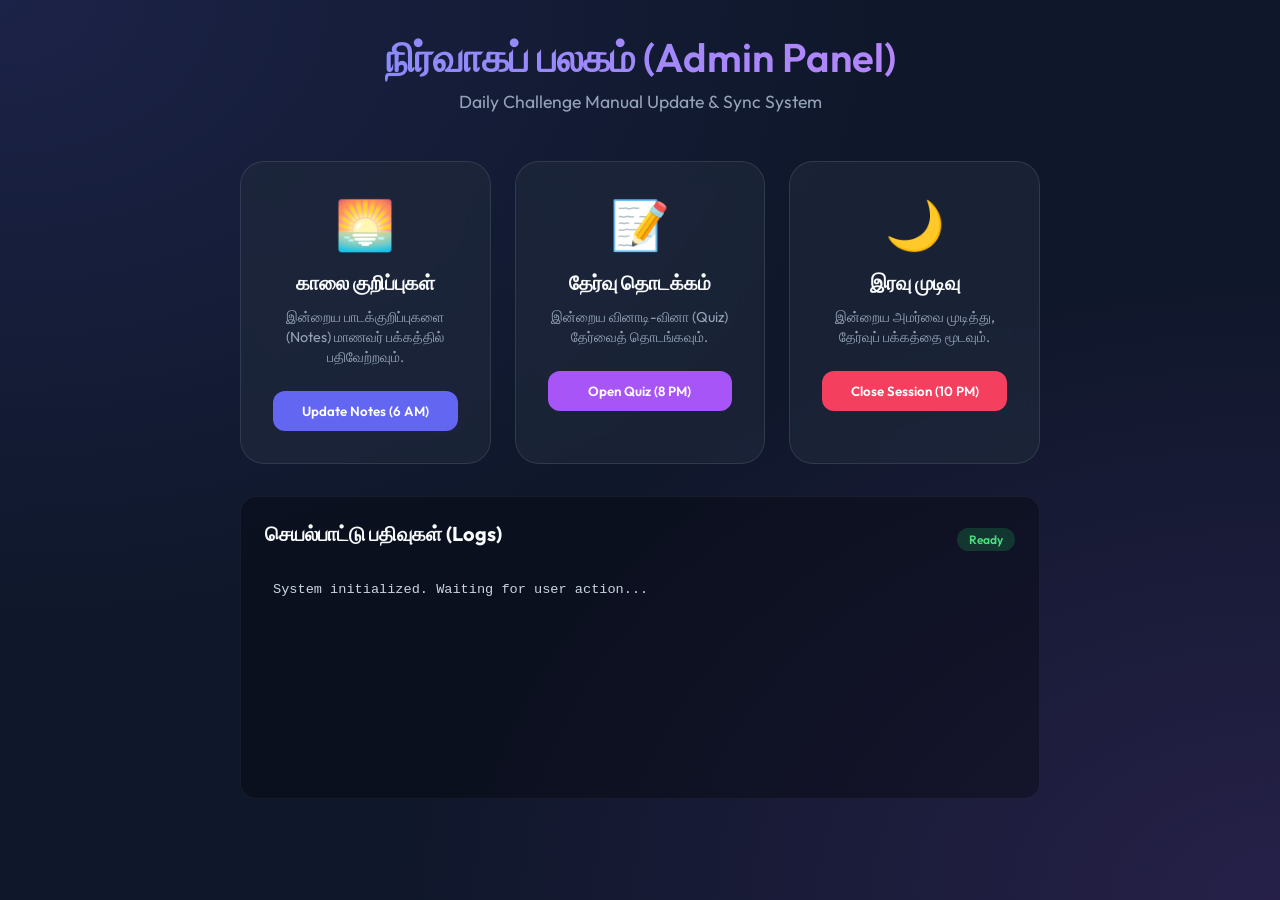
==== admin.html @ 4b268d38 "chore: local update fix" ====
<!DOCTYPE html>
<html lang="ta">
<head>
    <meta charset="UTF-8">
    <meta name="viewport" content="width=device-width, initial-scale=1.0">
    <title>A1 Online TET - Admin Panel</title>
    <link href="https://fonts.googleapis.com/css2?family=Outfit:wght@300;400;600&display=swap" rel="stylesheet">
    <style>
        :root {
            --primary: #6366f1;
            --secondary: #a855f7;
            --accent: #f43f5e;
            --bg: #0f172a;
            --card-bg: rgba(30, 41, 59, 0.7);
            --text: #f8fafc;
        }

        * {
            margin: 0;
            padding: 0;
            box-sizing: border-box;
            font-family: 'Outfit', sans-serif;
        }

        body {
            background: var(--bg);
            background-image: 
                radial-gradient(at 0% 0%, rgba(99, 102, 241, 0.15) 0px, transparent 50%),
                radial-gradient(at 100% 100%, rgba(168, 85, 247, 0.15) 0px, transparent 50%);
            color: var(--text);
            min-height: 100vh;
            display: flex;
            flex-direction: column;
            align-items: center;
            padding: 2rem;
        }

        .container {
            width: 100%;
            max-width: 800px;
        }

        header {
            text-align: center;
            margin-bottom: 3rem;
            animation: fadeInDown 0.8s ease-out;
        }

        h1 {
            font-size: 2.5rem;
            font-weight: 600;
            background: linear-gradient(to right, #818cf8, #c084fc);
            -webkit-background-clip: text;
            -webkit-text-fill-color: transparent;
            margin-bottom: 0.5rem;
        }

        p.subtitle {
            color: #94a3b8;
            font-size: 1.1rem;
        }

        .dashboard {
            display: grid;
            grid-template-columns: repeat(auto-fit, minmax(250px, 1fr));
            gap: 1.5rem;
            margin-bottom: 2rem;
        }

        .action-card {
            background: var(--card-bg);
            backdrop-filter: blur(12px);
            border: 1px solid rgba(255, 255, 255, 0.1);
            border-radius: 1.5rem;
            padding: 2rem;
            transition: all 0.3s cubic-bezier(0.4, 0, 0.2, 1);
            display: flex;
            flex-direction: column;
            align-items: center;
            text-align: center;
            animation: fadeInUp 0.5s ease-out backwards;
        }

        .action-card:hover {
            transform: translateY(-5px);
            border-color: var(--primary);
            box-shadow: 0 10px 30px -10px rgba(99, 102, 241, 0.3);
        }

        .icon {
            font-size: 3rem;
            margin-bottom: 1rem;
        }

        h3 {
            font-size: 1.25rem;
            margin-bottom: 0.75rem;
        }

        .desc {
            color: #94a3b8;
            font-size: 0.9rem;
            margin-bottom: 1.5rem;
            line-height: 1.4;
        }

        .btn {
            width: 100%;
            padding: 0.75rem;
            border: none;
            border-radius: 0.75rem;
            font-weight: 600;
            cursor: pointer;
            transition: all 0.2s;
            background: var(--primary);
            color: white;
            display: flex;
            justify-content: center;
            align-items: center;
            gap: 0.5rem;
        }

        .btn:hover {
            opacity: 0.9;
            filter: brightness(1.1);
        }

        .btn:active {
            transform: scale(0.98);
        }

        .btn.secondary { background: var(--secondary); }
        .btn.accent { background: var(--accent); }

        .btn:disabled {
            background: #475569;
            cursor: not-allowed;
            opacity: 0.7;
        }

        .logs-section {
            background: rgba(0, 0, 0, 0.3);
            border-radius: 1rem;
            padding: 1.5rem;
            margin-top: 2rem;
            border: 1px solid rgba(255, 255, 255, 0.05);
        }

        .logs-header {
            display: flex;
            justify-content: space-between;
            align-items: center;
            margin-bottom: 1rem;
        }

        .logs-content {
            font-family: 'Courier New', Courier, monospace;
            font-size: 0.85rem;
            color: #cbd5e1;
            height: 200px;
            overflow-y: auto;
            white-space: pre-wrap;
            padding: 0.5rem;
        }

        .status-badge {
            display: inline-block;
            padding: 0.25rem 0.75rem;
            border-radius: 9999px;
            font-size: 0.75rem;
            font-weight: 600;
            background: rgba(34, 197, 94, 0.2);
            color: #4ade80;
        }

        @keyframes fadeInDown {
            from { opacity: 0; transform: translateY(-20px); }
            to { opacity: 1; transform: translateY(0); }
        }

        @keyframes fadeInUp {
            from { opacity: 0; transform: translateY(20px); }
            to { opacity: 1; transform: translateY(0); }
        }

        .loader {
            width: 16px;
            height: 16px;
            border: 2px solid #fff;
            border-bottom-color: transparent;
            border-radius: 50%;
            display: none;
            animation: rotation 1s linear infinite;
        }

        @keyframes rotation {
            0% { transform: rotate(0deg); }
            100% { transform: rotate(360deg); }
        }

        /* Responsive */
        @media (max-width: 600px) {
            body { padding: 1rem; }
            h1 { font-size: 2rem; }
        }
    </style>
</head>
<body>
    <div class="container">
        <header>
            <h1>நிர்வாகப் பலகம் (Admin Panel)</h1>
            <p class="subtitle">Daily Challenge Manual Update & Sync System</p>
        </header>

        <div class="dashboard">
            <!-- Morning Notes Card -->
            <div class="action-card" style="animation-delay: 0.1s;">
                <div class="icon">🌅</div>
                <h3>காலை குறிப்புகள்</h3>
                <p class="desc">இன்றைய பாடக்குறிப்புகளை (Notes) மாணவர் பக்கத்தில் பதிவேற்றவும்.</p>
                <button class="btn" onclick="runAction('notes', this)">
                    <span class="loader"></span>
                    Update Notes (6 AM)
                </button>
            </div>

            <!-- Open Quiz Card -->
            <div class="action-card" style="animation-delay: 0.2s;">
                <div class="icon">📝</div>
                <h3>தேர்வு தொடக்கம்</h3>
                <p class="desc">இன்றைய வினாடி-வினா (Quiz) தேர்வைத் தொடங்கவும்.</p>
                <button class="btn secondary" onclick="runAction('open', this)">
                    <span class="loader"></span>
                    Open Quiz (8 PM)
                </button>
            </div>

            <!-- Night Close Card -->
            <div class="action-card" style="animation-delay: 0.3s;">
                <div class="icon">🌙</div>
                <h3>இரவு முடிவு</h3>
                <p class="desc">இன்றைய அமர்வை முடித்து, தேர்வுப் பக்கத்தை மூடவும்.</p>
                <button class="btn accent" onclick="runAction('close', this)">
                    <span class="loader"></span>
                    Close Session (10 PM)
                </button>
            </div>
        </div>

        <div class="logs-section">
            <div class="logs-header">
                <h3>செயல்பாட்டு பதிவுகள் (Logs)</h3>
                <span class="status-badge" id="status-text">Ready</span>
            </div>
            <div class="logs-content" id="log-window">System initialized. Waiting for user action...</div>
        </div>
    </div>

    <script>
        async function runAction(type, btn) {
            const loader = btn.querySelector('.loader');
            const originalText = btn.innerText;
            const logWindow = document.getElementById('log-window');
            const statusText = document.getElementById('status-text');

            // UI State: Loading
            btn.disabled = true;
            loader.style.display = 'inline-block';
            statusText.innerText = 'Running...';
            statusText.style.background = 'rgba(234, 179, 8, 0.2)';
            statusText.style.color = '#fbbf24';

            logWindow.innerText = `Starting action: ${type.toUpperCase()}...\n` + logWindow.innerText;

            try {
                const response = await fetch(`/run-action?type=${type}`);
                const result = await response.json();

                if (result.success) {
                    logWindow.innerText = `✅ SUCCESS: ${result.message}\n${result.output}\n\n` + logWindow.innerText;
                    statusText.innerText = 'Success';
                    statusText.style.background = 'rgba(34, 197, 94, 0.2)';
                    statusText.style.color = '#4ade80';
                } else {
                    logWindow.innerText = `❌ FAILED: ${result.message}\n${result.output}\n\n` + logWindow.innerText;
                    statusText.innerText = 'Error';
                    statusText.style.background = 'rgba(239, 68, 68, 0.2)';
                    statusText.style.color = '#f87171';
                }
            } catch (error) {
                logWindow.innerText = `❌ ERROR: Could not connect to server.\n${error.message}\n\n` + logWindow.innerText;
                statusText.innerText = 'Connection Error';
            } finally {
                btn.disabled = false;
                loader.style.display = 'none';
            }
        }
    </script>
</body>
</html>
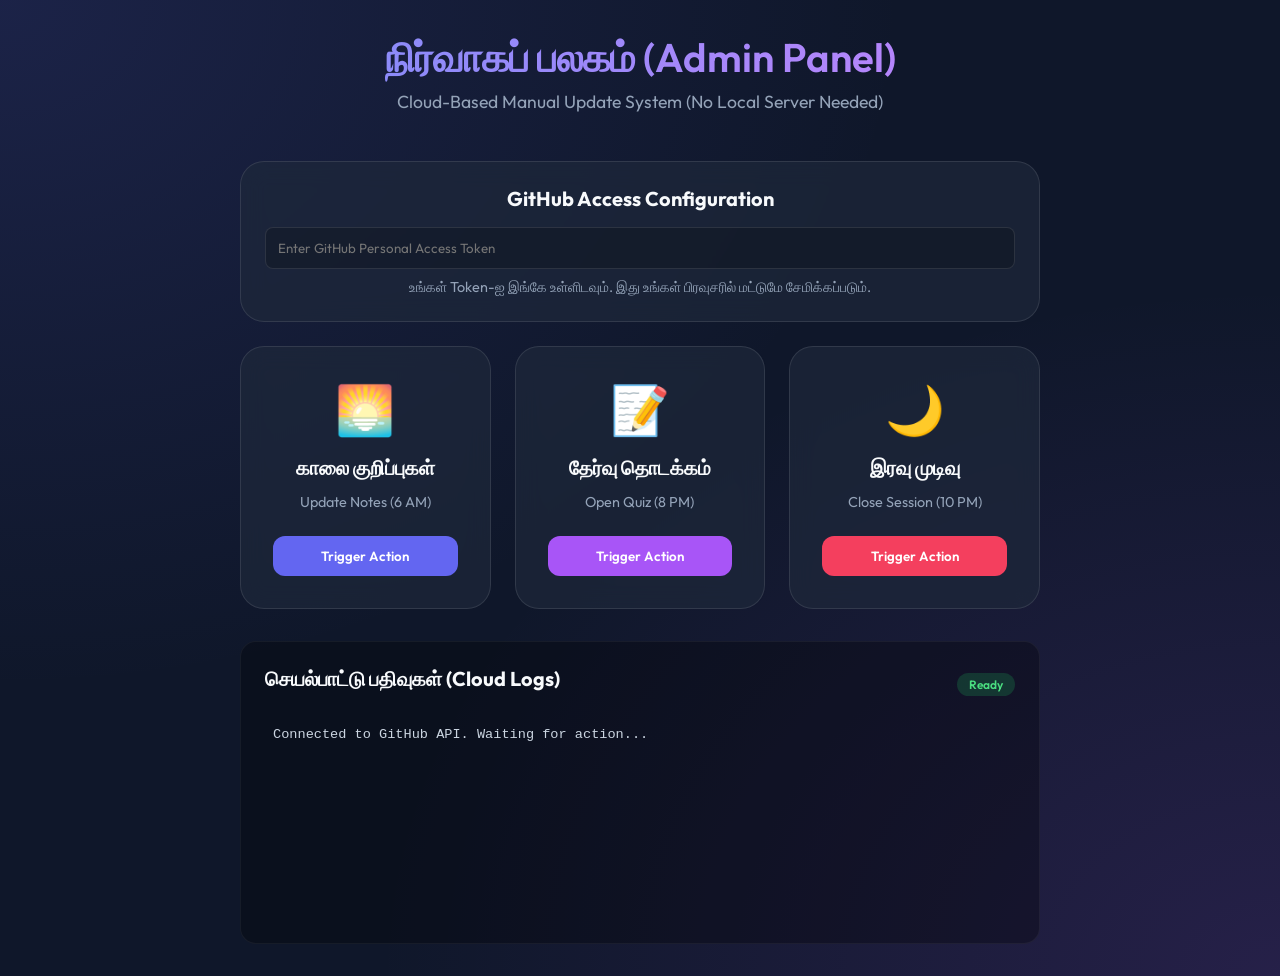
==== commit df038c73: "feat: serverless cloud admin panel" ====
--- a/admin.html
+++ b/admin.html
@@ -209,87 +209,105 @@
     <div class="container">
         <header>
             <h1>நிர்வாகப் பலகம் (Admin Panel)</h1>
-            <p class="subtitle">Daily Challenge Manual Update & Sync System</p>
+            <p class="subtitle">Cloud-Based Manual Update System (No Local Server Needed)</p>
         </header>
 
         <div class="dashboard">
+            <div class="action-card" style="grid-column: 1 / -1; padding: 1.5rem;">
+                <h3 style="margin-bottom: 1rem;">GitHub Access Configuration</h3>
+                <input type="password" id="gh-token" placeholder="Enter GitHub Personal Access Token" 
+                    style="width: 100%; padding: 0.75rem; border-radius: 0.5rem; border: 1px solid rgba(255,255,255,0.1); background: rgba(0,0,0,0.2); color: white; margin-bottom: 0.5rem;">
+                <p class="desc" style="margin-bottom: 0;">உங்கள் Token-ஐ இங்கே உள்ளிடவும். இது உங்கள் பிரவுசரில் மட்டுமே சேமிக்கப்படும்.</p>
+            </div>
+
             <!-- Morning Notes Card -->
-            <div class="action-card" style="animation-delay: 0.1s;">
+            <div class="action-card">
                 <div class="icon">🌅</div>
                 <h3>காலை குறிப்புகள்</h3>
-                <p class="desc">இன்றைய பாடக்குறிப்புகளை (Notes) மாணவர் பக்கத்தில் பதிவேற்றவும்.</p>
-                <button class="btn" onclick="runAction('notes', this)">
+                <p class="desc">Update Notes (6 AM)</p>
+                <button class="btn" onclick="runCloudAction('notes', this)">
                     <span class="loader"></span>
-                    Update Notes (6 AM)
+                    Trigger Action
                 </button>
             </div>
 
             <!-- Open Quiz Card -->
-            <div class="action-card" style="animation-delay: 0.2s;">
+            <div class="action-card">
                 <div class="icon">📝</div>
                 <h3>தேர்வு தொடக்கம்</h3>
-                <p class="desc">இன்றைய வினாடி-வினா (Quiz) தேர்வைத் தொடங்கவும்.</p>
-                <button class="btn secondary" onclick="runAction('open', this)">
+                <p class="desc">Open Quiz (8 PM)</p>
+                <button class="btn secondary" onclick="runCloudAction('open', this)">
                     <span class="loader"></span>
-                    Open Quiz (8 PM)
+                    Trigger Action
                 </button>
             </div>
 
             <!-- Night Close Card -->
-            <div class="action-card" style="animation-delay: 0.3s;">
+            <div class="action-card">
                 <div class="icon">🌙</div>
                 <h3>இரவு முடிவு</h3>
-                <p class="desc">இன்றைய அமர்வை முடித்து, தேர்வுப் பக்கத்தை மூடவும்.</p>
-                <button class="btn accent" onclick="runAction('close', this)">
+                <p class="desc">Close Session (10 PM)</p>
+                <button class="btn accent" onclick="runCloudAction('close', this)">
                     <span class="loader"></span>
-                    Close Session (10 PM)
+                    Trigger Action
                 </button>
             </div>
         </div>
 
         <div class="logs-section">
             <div class="logs-header">
-                <h3>செயல்பாட்டு பதிவுகள் (Logs)</h3>
+                <h3>செயல்பாட்டு பதிவுகள் (Cloud Logs)</h3>
                 <span class="status-badge" id="status-text">Ready</span>
             </div>
-            <div class="logs-content" id="log-window">System initialized. Waiting for user action...</div>
+            <div class="logs-content" id="log-window">Connected to GitHub API. Waiting for action...</div>
         </div>
     </div>
 
     <script>
-        async function runAction(type, btn) {
+        // Load token from localStorage
+        const tokenInput = document.getElementById('gh-token');
+        tokenInput.value = localStorage.getItem('gh_token') || '';
+        tokenInput.onchange = () => localStorage.setItem('gh_token', tokenInput.value);
+
+        async function runCloudAction(type, btn) {
+            const token = tokenInput.value;
+            if (!token) {
+                alert('தயவுசெய்து GitHub Token-ஐ உள்ளிடவும்!');
+                return;
+            }
+
             const loader = btn.querySelector('.loader');
-            const originalText = btn.innerText;
             const logWindow = document.getElementById('log-window');
             const statusText = document.getElementById('status-text');
 
-            // UI State: Loading
             btn.disabled = true;
             loader.style.display = 'inline-block';
-            statusText.innerText = 'Running...';
-            statusText.style.background = 'rgba(234, 179, 8, 0.2)';
-            statusText.style.color = '#fbbf24';
-
-            logWindow.innerText = `Starting action: ${type.toUpperCase()}...\n` + logWindow.innerText;
+            statusText.innerText = 'Triggering GitHub...';
+            
+            const repo = 'mathanstudio8807656338-lang/new-tamil-';
+            const workflowId = 'manual_update.yml';
 
             try {
-                const response = await fetch(`/run-action?type=${type}`);
-                const result = await response.json();
-
-                if (result.success) {
-                    logWindow.innerText = `✅ SUCCESS: ${result.message}\n${result.output}\n\n` + logWindow.innerText;
-                    statusText.innerText = 'Success';
-                    statusText.style.background = 'rgba(34, 197, 94, 0.2)';
-                    statusText.style.color = '#4ade80';
+                const response = await fetch(`https://api.github.com/repos/${repo}/actions/workflows/${workflowId}/dispatches`, {
+                    method: 'POST',
+                    headers: {
+                        'Authorization': `token ${token}`,
+                        'Accept': 'application/vnd.github.v3+json',
+                        'Content-Type': 'application/json'
+                    },
+                    body: JSON.stringify({ ref: 'main', inputs: { action_type: type } })
+                });
+
+                if (response.status === 204) {
+                    logWindow.innerText = `✅ SUCCESS: GitHub Action triggered for ${type.toUpperCase()}.\nமாற்றங்கள் 1 நிமிடத்தில் GitHub-ல் பதிவேற்றப்படும்.\n\n` + logWindow.innerText;
+                    statusText.innerText = 'Action Sent';
                 } else {
-                    logWindow.innerText = `❌ FAILED: ${result.message}\n${result.output}\n\n` + logWindow.innerText;
+                    const err = await response.json();
+                    logWindow.innerText = `❌ FAILED: ${err.message}\n\n` + logWindow.innerText;
                     statusText.innerText = 'Error';
-                    statusText.style.background = 'rgba(239, 68, 68, 0.2)';
-                    statusText.style.color = '#f87171';
                 }
             } catch (error) {
-                logWindow.innerText = `❌ ERROR: Could not connect to server.\n${error.message}\n\n` + logWindow.innerText;
-                statusText.innerText = 'Connection Error';
+                logWindow.innerText = `❌ ERROR: ${error.message}\n\n` + logWindow.innerText;
             } finally {
                 btn.disabled = false;
                 loader.style.display = 'none';
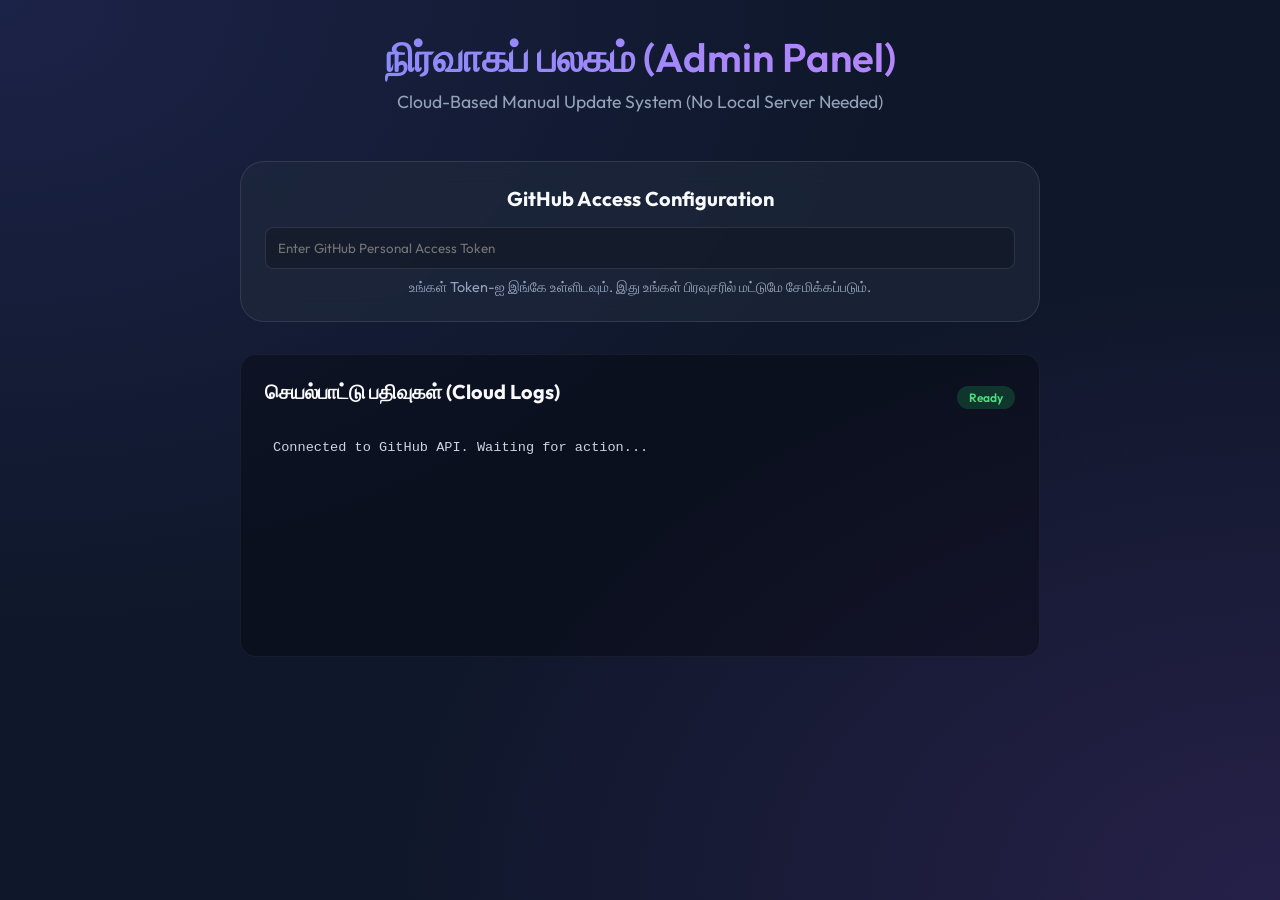
==== commit 2ac0d8f2: "chore: update syllabus and lesson map" ====
--- a/admin.html
+++ b/admin.html
@@ -220,38 +220,7 @@
                 <p class="desc" style="margin-bottom: 0;">உங்கள் Token-ஐ இங்கே உள்ளிடவும். இது உங்கள் பிரவுசரில் மட்டுமே சேமிக்கப்படும்.</p>
             </div>
 
-            <!-- Morning Notes Card -->
-            <div class="action-card">
-                <div class="icon">🌅</div>
-                <h3>காலை குறிப்புகள்</h3>
-                <p class="desc">Update Notes (6 AM)</p>
-                <button class="btn" onclick="runCloudAction('notes', this)">
-                    <span class="loader"></span>
-                    Trigger Action
-                </button>
-            </div>
-
-            <!-- Open Quiz Card -->
-            <div class="action-card">
-                <div class="icon">📝</div>
-                <h3>தேர்வு தொடக்கம்</h3>
-                <p class="desc">Open Quiz (8 PM)</p>
-                <button class="btn secondary" onclick="runCloudAction('open', this)">
-                    <span class="loader"></span>
-                    Trigger Action
-                </button>
-            </div>
-
-            <!-- Night Close Card -->
-            <div class="action-card">
-                <div class="icon">🌙</div>
-                <h3>இரவு முடிவு</h3>
-                <p class="desc">Close Session (10 PM)</p>
-                <button class="btn accent" onclick="runCloudAction('close', this)">
-                    <span class="loader"></span>
-                    Trigger Action
-                </button>
-            </div>
+
         </div>
 
         <div class="logs-section">
